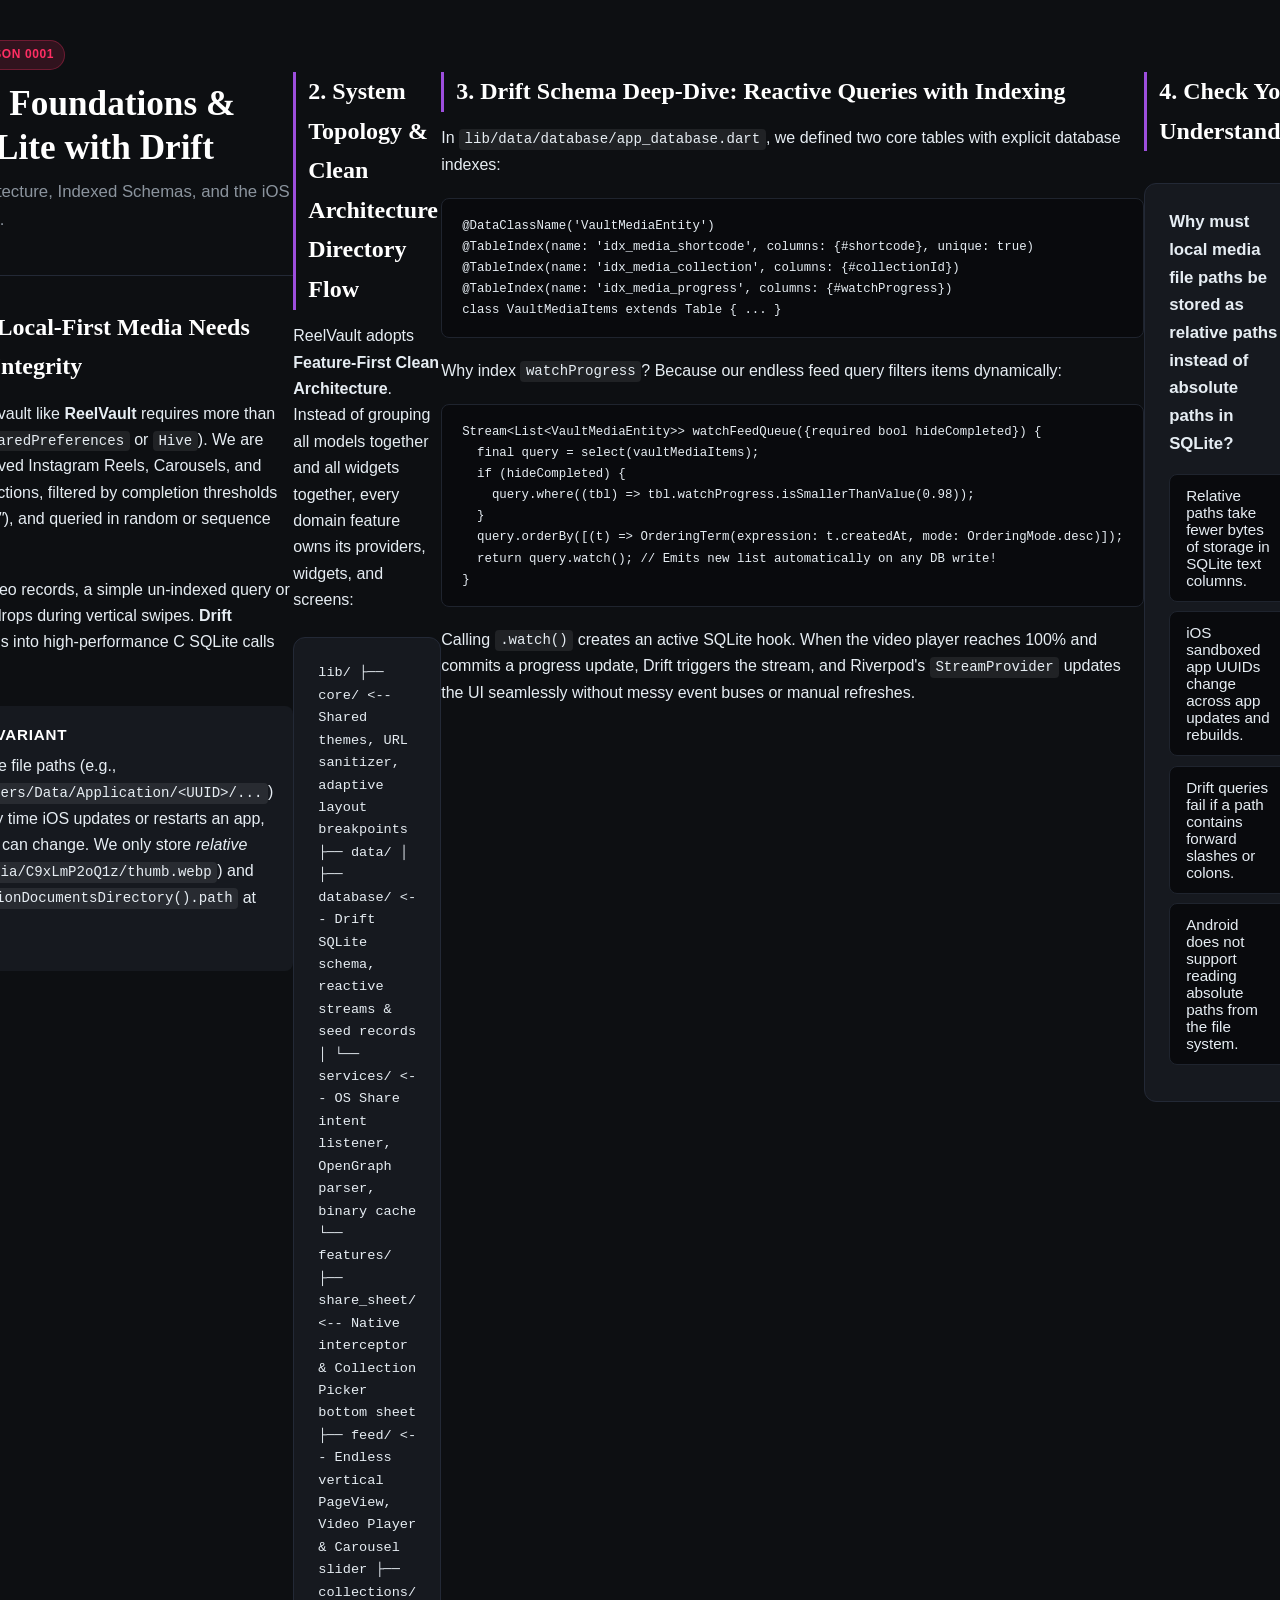
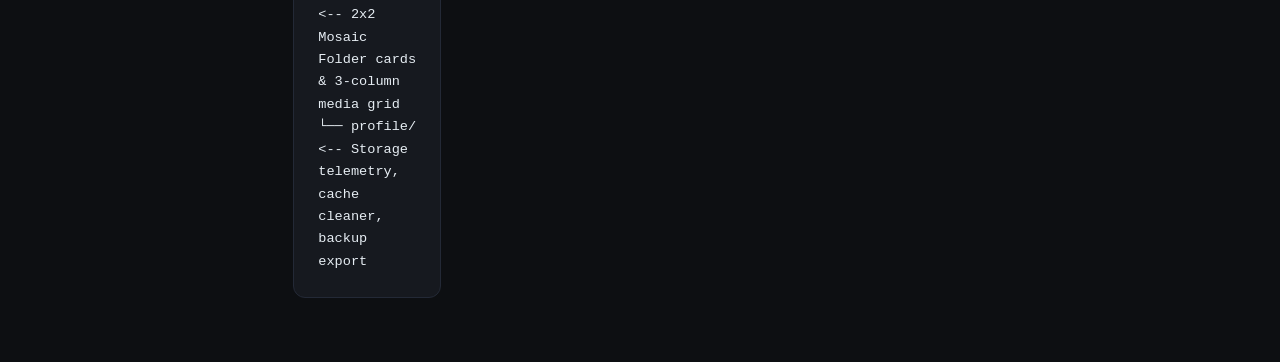
==== lessons/0001-architecture-foundations-drift.html @ 985cb3da "feat: complete ReelVault local-first Flutter app with Drift SQLite, Share Sheet intake, endless feed" ====
<!DOCTYPE html>
<html lang="en">
<head>
  <meta charset="UTF-8">
  <meta name="viewport" content="width=device-width, initial-scale=1.0">
  <title>Lesson 0001: Architecture Foundations &amp; Reactive SQLite with Drift</title>
  <link rel="stylesheet" href="../assets/style.css">
</head>
<body>
  <div class="lesson-container">
    <header>
      <span class="badge">ReelVault Course • Lesson 0001</span>
      <h1>Architecture Foundations &amp; Reactive SQLite with Drift</h1>
      <p class="subtitle">Feature-First Clean Architecture, Indexed Schemas, and the iOS Sandbox RelPath Pattern.</p>
    </header>

    <section>
      <h2>1. The Problem: Local-First Media Needs True Relational Integrity</h2>
      <p>
        Building a personal offline vault like <strong>ReelVault</strong> requires more than key-value storage (like <code>SharedPreferences</code> or <code>Hive</code>). We are managing thousands of saved Instagram Reels, Carousels, and Photos organized by Collections, filtered by completion thresholds (e.g. <em>"Hide 100% Watched"</em>), and queried in random or sequence playback orders.
      </p>
      <p>
        If an app stores 10,000 video records, a simple un-indexed query or linear scan causes frame drops during vertical swipes. <strong>Drift</strong> compiles typed Dart queries into high-performance C SQLite calls backed by binary B-Trees.
      </p>

      <div class="callout tip">
        <h4>Architectural Invariant</h4>
        <p>
          Never store full absolute file paths (e.g., <code>/var/mobile/Containers/Data/Application/&lt;UUID&gt;/...</code>) in SQLite on iOS! Every time iOS updates or restarts an app, that container <code>&lt;UUID&gt;</code> can change. We only store <em>relative paths</em> (e.g., <code>vault_media/C9xLmP2oQ1z/thumb.webp</code>) and prepend <code>getApplicationDocumentsDirectory().path</code> at runtime.
        </div>
      </div>
    </section>

    <section>
      <h2>2. System Topology &amp; Clean Architecture Directory Flow</h2>
      <p>
        ReelVault adopts <strong>Feature-First Clean Architecture</strong>. Instead of grouping all models together and all widgets together, every domain feature owns its providers, widgets, and screens:
      </p>

      <div class="diagram-box">
lib/
├── core/                  &lt;-- Shared themes, URL sanitizer, adaptive layout breakpoints
├── data/
│   ├── database/          &lt;-- Drift SQLite schema, reactive streams &amp; seed records
│   └── services/          &lt;-- OS Share intent listener, OpenGraph parser, binary cache
└── features/
    ├── share_sheet/       &lt;-- Native interceptor &amp; Collection Picker bottom sheet
    ├── feed/              &lt;-- Endless vertical PageView, Video Player &amp; Carousel slider
    ├── collections/       &lt;-- 2x2 Mosaic Folder cards &amp; 3-column media grid
    └── profile/           &lt;-- Storage telemetry, cache cleaner, backup export
      </div>
    </section>

    <section>
      <h2>3. Drift Schema Deep-Dive: Reactive Queries with Indexing</h2>
      <p>
        In <code>lib/data/database/app_database.dart</code>, we defined two core tables with explicit database indexes:
      </p>
      <pre><code>@DataClassName('VaultMediaEntity')
@TableIndex(name: 'idx_media_shortcode', columns: {#shortcode}, unique: true)
@TableIndex(name: 'idx_media_collection', columns: {#collectionId})
@TableIndex(name: 'idx_media_progress', columns: {#watchProgress})
class VaultMediaItems extends Table { ... }</code></pre>

      <p>
        Why index <code>watchProgress</code>? Because our endless feed query filters items dynamically:
      </p>
      <pre><code>Stream&lt;List&lt;VaultMediaEntity&gt;&gt; watchFeedQueue({required bool hideCompleted}) {
  final query = select(vaultMediaItems);
  if (hideCompleted) {
    query.where((tbl) => tbl.watchProgress.isSmallerThanValue(0.98));
  }
  query.orderBy([(t) => OrderingTerm(expression: t.createdAt, mode: OrderingMode.desc)]);
  return query.watch(); // Emits new list automatically on any DB write!
}</code></pre>
      <p>
        Calling <code>.watch()</code> creates an active SQLite hook. When the video player reaches 100% and commits a progress update, Drift triggers the stream, and Riverpod's <code>StreamProvider</code> updates the UI seamlessly without messy event buses or manual refreshes.
      </p>
    </section>

    <section>
      <h2>4. Check Your Understanding</h2>
      <div class="quiz-card" id="quiz-1">
        <p class="quiz-question">Why must local media file paths be stored as relative paths instead of absolute paths in SQLite?</p>
        <button class="quiz-option" type="button">Relative paths take fewer bytes of storage in SQLite text columns.</button>
        <button class="quiz-option" type="button">iOS sandboxed app UUIDs change across app updates and rebuilds.</button>
        <button class="quiz-option" type="button">Drift queries fail if a path contains forward slashes or colons.</button>
        <button class="quiz-option" type="button">Android does not support reading absolute paths from the file system.</button>
        <div class="quiz-feedback"></div>
      </div>
    </section>

    <footer>
      <span>ReelVault Interactive Curriculum</span>
      <span><a href="https://drift.simonbinder.eu/" target="_blank">Primary Source: Drift Documentation &rarr;</a></span>
    </footer>
  </div>

  <script src="../assets/quiz.js"></script>
  <script>
    initQuiz('quiz-1', 1, 'iOS recreates container UUID directories periodically. Storing relative paths ensures your files remain accessible by joining them with getApplicationDocumentsDirectory() at runtime.');
  </script>
</body>
</html>
---- assets/style.css ----
/* Reusable Course Stylesheet for ReelVault Interactive Lessons */
:root {
  --bg-color: #0d0f12;
  --surface-color: #16191f;
  --surface-border: #232936;
  --text-main: #e6edf3;
  --text-muted: #8b949e;
  --accent-pink: #ff2e63;
  --accent-purple: #9d4edd;
  --accent-amber: #f77737;
  --accent-cyan: #00d2d3;
  --code-bg: #090a0d;
  --code-border: #1f242e;
  --font-sans: -apple-system, BlinkMacSystemFont, "Segoe UI", Roboto, Helvetica, Arial, sans-serif;
  --font-serif: "ETBookOT", "Charter", "Georgia", serif;
  --font-mono: "JetBrains Mono", "SF Mono", "Fira Code", monospace;
}

* {
  box-sizing: border-box;
  margin: 0;
  padding: 0;
}

body {
  background-color: var(--bg-color);
  color: var(--text-main);
  font-family: var(--font-sans);
  line-height: 1.65;
  font-size: 16px;
  padding: 2.5rem 1rem;
  display: flex;
  justify-content: center;
}

.lesson-container {
  max-width: 820px;
  width: 100%;
}

header {
  border-bottom: 1px solid var(--surface-border);
  padding-bottom: 1.5rem;
  margin-bottom: 2rem;
}

.badge {
  display: inline-block;
  padding: 0.25rem 0.65rem;
  font-size: 0.75rem;
  font-weight: 700;
  text-transform: uppercase;
  letter-spacing: 0.05em;
  border-radius: 9999px;
  background: rgba(255, 46, 99, 0.15);
  color: var(--accent-pink);
  border: 1px solid rgba(255, 46, 99, 0.3);
  margin-bottom: 0.75rem;
}

h1 {
  font-family: var(--font-serif);
  font-size: 2.2rem;
  font-weight: 700;
  color: #ffffff;
  line-height: 1.25;
  margin-bottom: 0.5rem;
}

.subtitle {
  color: var(--text-muted);
  font-size: 1.05rem;
}

h2 {
  font-family: var(--font-serif);
  font-size: 1.5rem;
  color: #ffffff;
  margin-top: 2rem;
  margin-bottom: 0.85rem;
  border-left: 3px solid var(--accent-purple);
  padding-left: 0.75rem;
}

h3 {
  font-size: 1.15rem;
  color: #ffffff;
  margin-top: 1.5rem;
  margin-bottom: 0.5rem;
}

p {
  margin-bottom: 1.1rem;
}

a {
  color: var(--accent-cyan);
  text-decoration: none;
}
a:hover {
  text-decoration: underline;
}

ul, ol {
  margin-left: 1.5rem;
  margin-bottom: 1.25rem;
}

li {
  margin-bottom: 0.4rem;
}

/* Callouts */
.callout {
  background: var(--surface-color);
  border-left: 4px solid var(--accent-pink);
  padding: 1rem 1.25rem;
  border-radius: 0 8px 8px 0;
  margin: 1.5rem 0;
}
.callout.tip {
  border-left-color: var(--accent-cyan);
}
.callout.important {
  border-left-color: var(--accent-amber);
}

.callout h4 {
  font-size: 0.95rem;
  text-transform: uppercase;
  letter-spacing: 0.05em;
  margin-bottom: 0.35rem;
  color: #ffffff;
}

/* Code Blocks */
pre {
  background: var(--code-bg);
  border: 1px solid var(--code-border);
  border-radius: 8px;
  padding: 1rem 1.25rem;
  overflow-x: auto;
  font-family: var(--font-mono);
  font-size: 0.88rem;
  line-height: 1.5;
  margin: 1.25rem 0;
}

code {
  font-family: var(--font-mono);
  font-size: 0.88em;
  background: rgba(255, 255, 255, 0.08);
  padding: 0.15rem 0.35rem;
  border-radius: 4px;
}
pre code {
  background: transparent;
  padding: 0;
}

/* Diagrams */
.diagram-box {
  background: var(--surface-color);
  border: 1px solid var(--surface-border);
  border-radius: 12px;
  padding: 1.5rem;
  margin: 1.5rem 0;
  font-family: var(--font-mono);
  font-size: 0.85rem;
  overflow-x: auto;
}

/* Quiz Box */
.quiz-card {
  background: var(--surface-color);
  border: 1px solid var(--surface-border);
  border-radius: 12px;
  padding: 1.5rem;
  margin: 2rem 0;
}
.quiz-question {
  font-weight: 600;
  font-size: 1.05rem;
  margin-bottom: 1rem;
}
.quiz-option {
  display: block;
  width: 100%;
  text-align: left;
  background: var(--code-bg);
  border: 1px solid var(--code-border);
  color: var(--text-main);
  padding: 0.75rem 1rem;
  border-radius: 8px;
  margin-bottom: 0.6rem;
  cursor: pointer;
  font-family: var(--font-sans);
  font-size: 0.95rem;
  transition: all 0.2s ease;
}
.quiz-option:hover {
  border-color: var(--accent-purple);
  background: rgba(157, 78, 221, 0.1);
}
.quiz-option.correct {
  border-color: #2ecc71;
  background: rgba(46, 204, 113, 0.15);
  color: #2ecc71;
}
.quiz-option.incorrect {
  border-color: var(--accent-pink);
  background: rgba(255, 46, 99, 0.15);
  color: var(--accent-pink);
}
.quiz-feedback {
  margin-top: 0.75rem;
  font-size: 0.9rem;
  font-weight: 500;
}

footer {
  border-top: 1px solid var(--surface-border);
  padding-top: 1.5rem;
  margin-top: 3rem;
  font-size: 0.85rem;
  color: var(--text-muted);
  display: flex;
  justify-content: space-between;
}
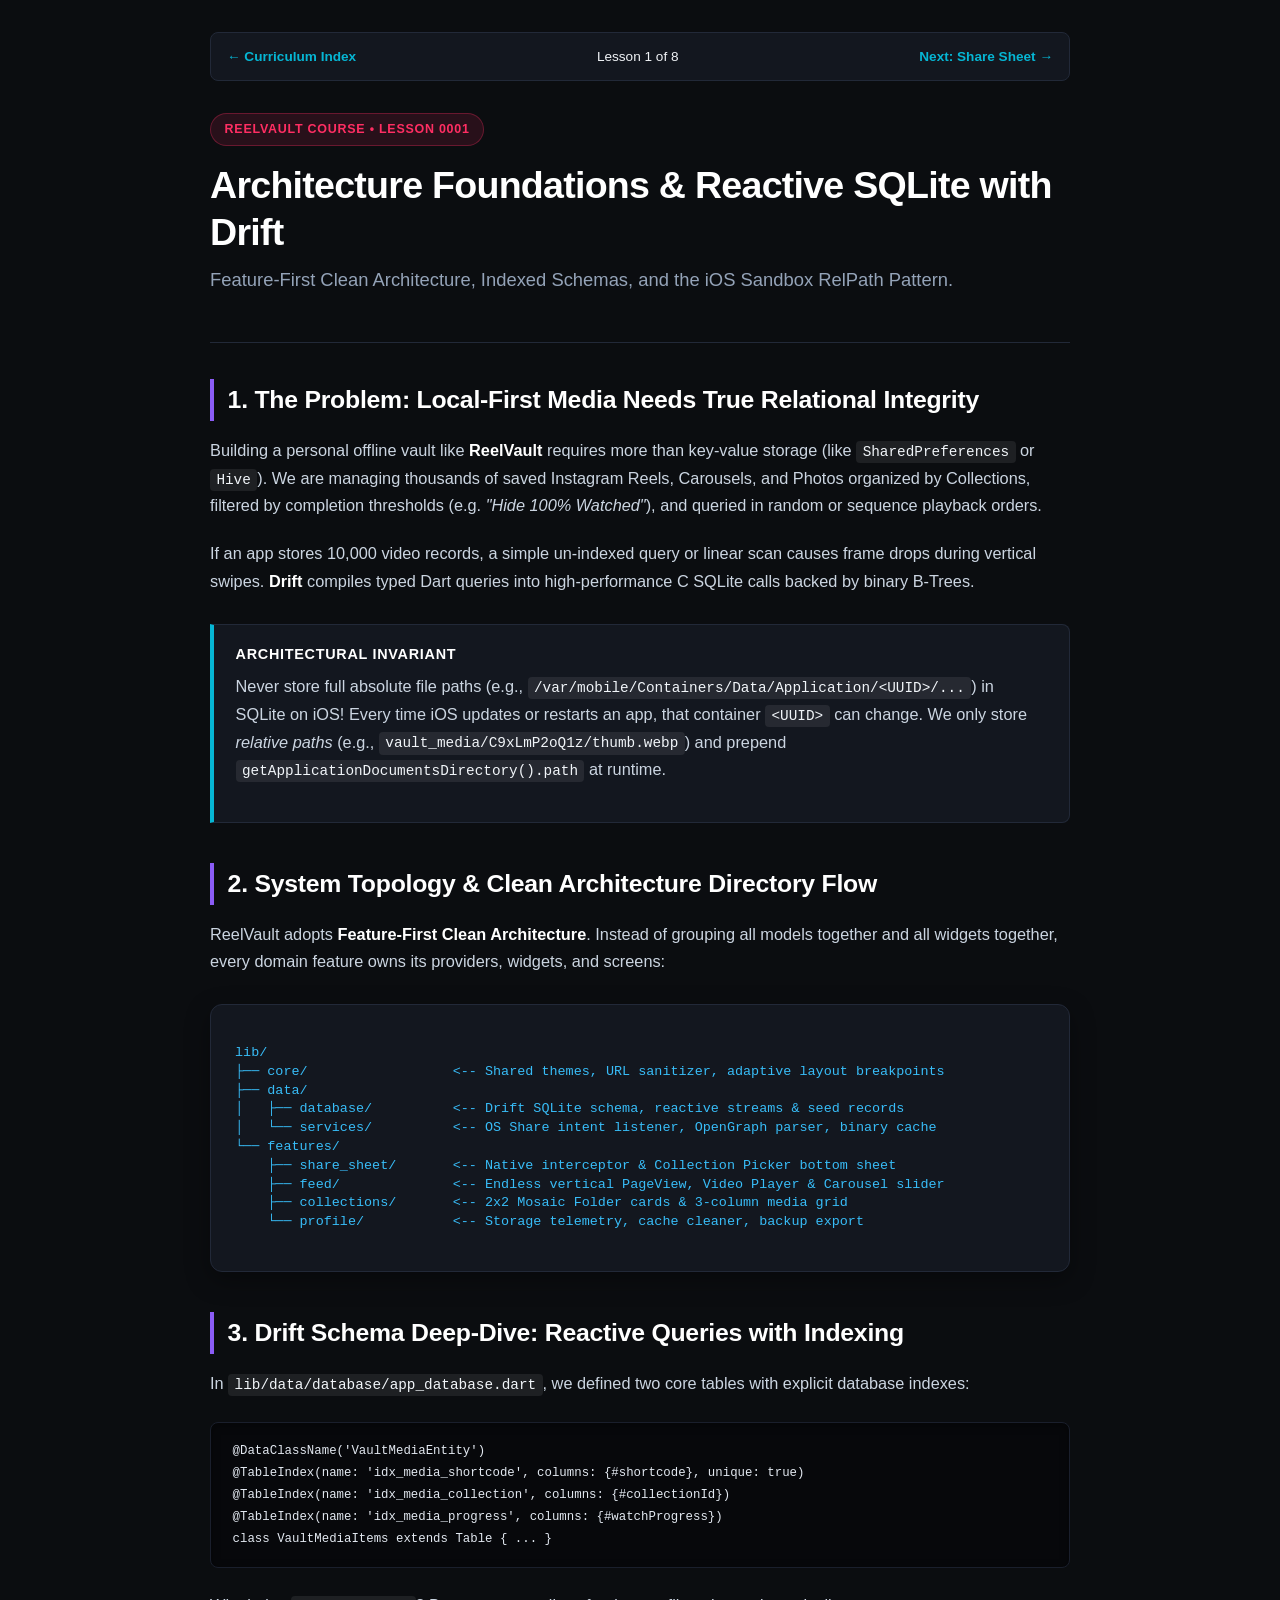
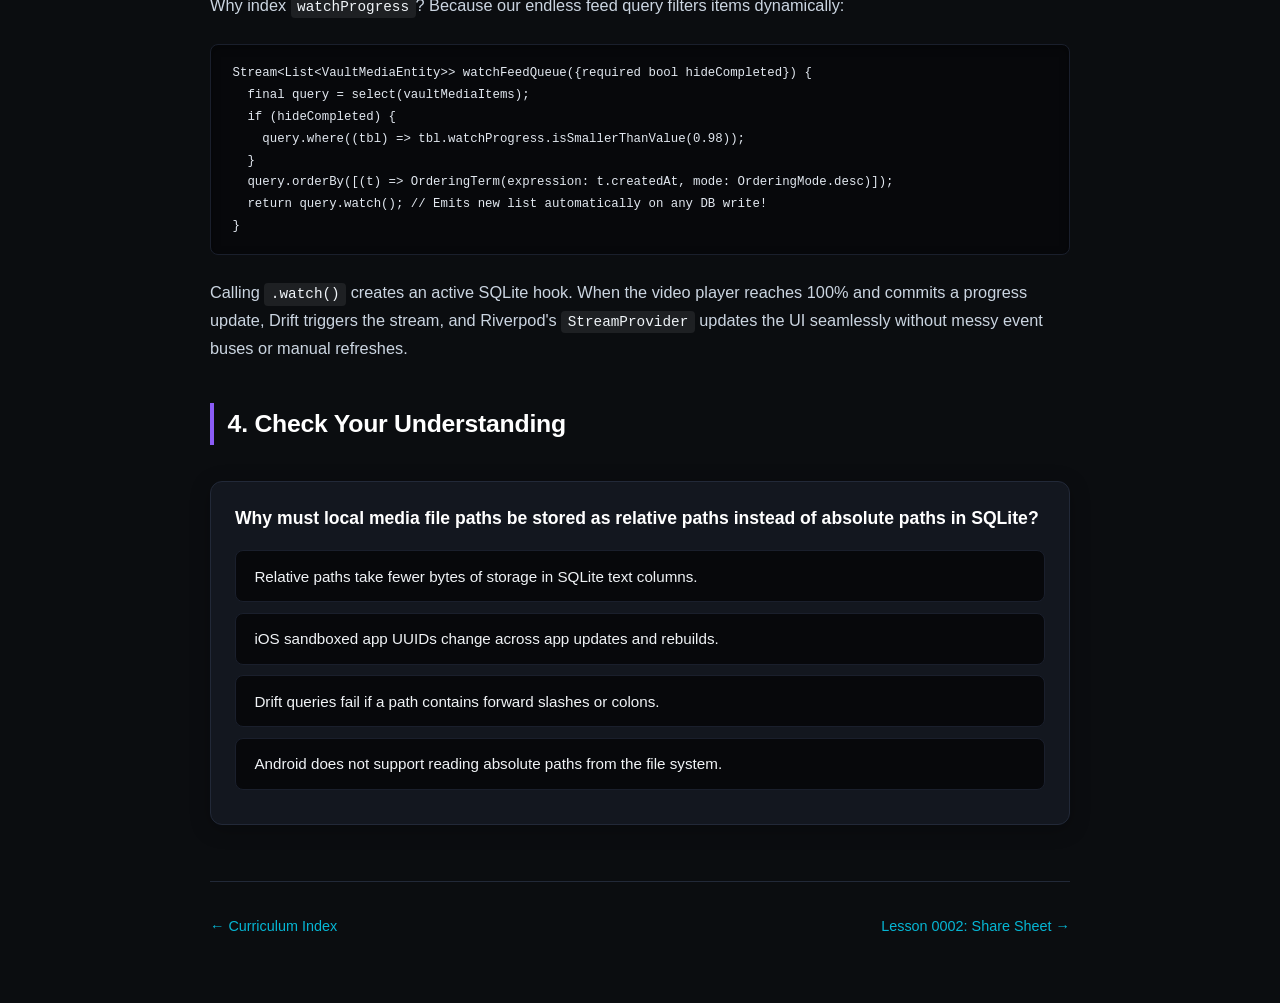
==== commit 1602ca4a: "fix(docs): overhaul learning lessons to be fully responsive with fixed diagram formatting, interacti" ====
--- a/lessons/0001-architecture-foundations-drift.html
+++ b/lessons/0001-architecture-foundations-drift.html
@@ -8,6 +8,12 @@
 </head>
 <body>
   <div class="lesson-container">
+    <nav class="curriculum-nav">
+      <a href="index.html">&larr; Curriculum Index</a>
+      <span>Lesson 1 of 8</span>
+      <a href="0002-share-sheet-media-extraction.html">Next: Share Sheet &rarr;</a>
+    </nav>
+
     <header>
       <span class="badge">ReelVault Course • Lesson 0001</span>
       <h1>Architecture Foundations &amp; Reactive SQLite with Drift</h1>
@@ -27,7 +33,7 @@
         <h4>Architectural Invariant</h4>
         <p>
           Never store full absolute file paths (e.g., <code>/var/mobile/Containers/Data/Application/&lt;UUID&gt;/...</code>) in SQLite on iOS! Every time iOS updates or restarts an app, that container <code>&lt;UUID&gt;</code> can change. We only store <em>relative paths</em> (e.g., <code>vault_media/C9xLmP2oQ1z/thumb.webp</code>) and prepend <code>getApplicationDocumentsDirectory().path</code> at runtime.
-        </div>
+        </p>
       </div>
     </section>
 
@@ -91,8 +97,8 @@
     </section>
 
     <footer>
-      <span>ReelVault Interactive Curriculum</span>
-      <span><a href="https://drift.simonbinder.eu/" target="_blank">Primary Source: Drift Documentation &rarr;</a></span>
+      <span><a href="index.html">&larr; Curriculum Index</a></span>
+      <span><a href="0002-share-sheet-media-extraction.html">Lesson 0002: Share Sheet &rarr;</a></span>
     </footer>
   </div>
 
--- a/assets/style.css
+++ b/assets/style.css
@@ -1,229 +1,482 @@
-/* Reusable Course Stylesheet for ReelVault Interactive Lessons */
+/* ReelVault Interactive Engineering Curriculum - Master Stylesheet */
 :root {
-  --bg-color: #0d0f12;
-  --surface-color: #16191f;
-  --surface-border: #232936;
-  --text-main: #e6edf3;
-  --text-muted: #8b949e;
+  --bg-color: #0b0d10;
+  --surface-color: #13171f;
+  --surface-hover: #1c222e;
+  --surface-border: #222938;
+  --text-main: #f0f3f6;
+  --text-muted: #94a3b8;
+  --text-sub: #cbd5e1;
   --accent-pink: #ff2e63;
-  --accent-purple: #9d4edd;
-  --accent-amber: #f77737;
-  --accent-cyan: #00d2d3;
-  --code-bg: #090a0d;
-  --code-border: #1f242e;
-  --font-sans: -apple-system, BlinkMacSystemFont, "Segoe UI", Roboto, Helvetica, Arial, sans-serif;
-  --font-serif: "ETBookOT", "Charter", "Georgia", serif;
-  --font-mono: "JetBrains Mono", "SF Mono", "Fira Code", monospace;
-}
-
-* {
+  --accent-purple: #8b5cf6;
+  --accent-amber: #f59e0b;
+  --accent-cyan: #06b6d4;
+  --accent-green: #10b981;
+  --code-bg: #07080b;
+  --code-border: #1a1f2c;
+  --font-sans: -apple-system, BlinkMacSystemFont, "Segoe UI", Roboto, "Helvetica Neue", Arial, sans-serif;
+  --font-serif: "Charter", "Georgia", "Cambria", serif;
+  --font-mono: "JetBrains Mono", "SF Mono", "Fira Code", "Menlo", monospace;
+  --radius-sm: 8px;
+  --radius-md: 12px;
+  --radius-lg: 16px;
+  --container-max-w: 860px;
+}
+
+*, *::before, *::after {
   box-sizing: border-box;
   margin: 0;
   padding: 0;
+}
+
+html {
+  font-size: 16px;
+  scroll-behavior: smooth;
+  -webkit-text-size-adjust: 100%;
 }
 
 body {
   background-color: var(--bg-color);
   color: var(--text-main);
   font-family: var(--font-sans);
-  line-height: 1.65;
-  font-size: 16px;
-  padding: 2.5rem 1rem;
+  line-height: 1.7;
+  padding: 2rem 1.25rem 4rem;
   display: flex;
   justify-content: center;
+  min-height: 100vh;
+  -webkit-font-smoothing: antialiased;
+  -moz-osx-font-smoothing: grayscale;
 }
 
 .lesson-container {
-  max-width: 820px;
+  max-width: var(--container-max-w);
   width: 100%;
 }
 
+/* Header & Metadata */
 header {
   border-bottom: 1px solid var(--surface-border);
-  padding-bottom: 1.5rem;
-  margin-bottom: 2rem;
+  padding-bottom: 1.75rem;
+  margin-bottom: 2.25rem;
 }
 
 .badge {
-  display: inline-block;
-  padding: 0.25rem 0.65rem;
-  font-size: 0.75rem;
+  display: inline-flex;
+  align-items: center;
+  gap: 0.4rem;
+  padding: 0.3rem 0.85rem;
+  font-size: 0.78rem;
   font-weight: 700;
   text-transform: uppercase;
-  letter-spacing: 0.05em;
+  letter-spacing: 0.06em;
   border-radius: 9999px;
-  background: rgba(255, 46, 99, 0.15);
+  background: rgba(255, 46, 99, 0.12);
   color: var(--accent-pink);
   border: 1px solid rgba(255, 46, 99, 0.3);
-  margin-bottom: 0.75rem;
+  margin-bottom: 1rem;
 }
 
 h1 {
-  font-family: var(--font-serif);
-  font-size: 2.2rem;
-  font-weight: 700;
+  font-size: clamp(1.65rem, 4vw, 2.35rem);
+  font-weight: 800;
   color: #ffffff;
   line-height: 1.25;
-  margin-bottom: 0.5rem;
+  letter-spacing: -0.02em;
+  margin-bottom: 0.65rem;
 }
 
 .subtitle {
   color: var(--text-muted);
-  font-size: 1.05rem;
+  font-size: clamp(0.95rem, 2vw, 1.15rem);
+  line-height: 1.5;
+  font-weight: 400;
+}
+
+/* Headings & Sectioning */
+section {
+  margin-bottom: 2.5rem;
 }
 
 h2 {
-  font-family: var(--font-serif);
-  font-size: 1.5rem;
-  color: #ffffff;
-  margin-top: 2rem;
-  margin-bottom: 0.85rem;
-  border-left: 3px solid var(--accent-purple);
-  padding-left: 0.75rem;
+  font-size: clamp(1.25rem, 3vw, 1.55rem);
+  font-weight: 700;
+  color: #ffffff;
+  margin-top: 2.25rem;
+  margin-bottom: 1rem;
+  border-left: 4px solid var(--accent-purple);
+  padding-left: 0.85rem;
+  letter-spacing: -0.01em;
 }
 
 h3 {
-  font-size: 1.15rem;
-  color: #ffffff;
+  font-size: clamp(1.05rem, 2.5vw, 1.25rem);
+  font-weight: 600;
+  color: #f8fafc;
   margin-top: 1.5rem;
-  margin-bottom: 0.5rem;
+  margin-bottom: 0.6rem;
 }
 
 p {
-  margin-bottom: 1.1rem;
+  color: var(--text-sub);
+  margin-bottom: 1.25rem;
+  font-size: clamp(0.95rem, 1.8vw, 1.02rem);
+}
+
+strong {
+  color: #ffffff;
+  font-weight: 600;
 }
 
 a {
   color: var(--accent-cyan);
   text-decoration: none;
-}
+  transition: color 0.15s ease;
+}
+
 a:hover {
   text-decoration: underline;
+  color: #38bdf8;
 }
 
 ul, ol {
   margin-left: 1.5rem;
-  margin-bottom: 1.25rem;
+  margin-bottom: 1.5rem;
+  color: var(--text-sub);
 }
 
 li {
-  margin-bottom: 0.4rem;
-}
-
-/* Callouts */
+  margin-bottom: 0.5rem;
+  padding-left: 0.25rem;
+}
+
+/* Callouts & Highlight Boxes */
 .callout {
   background: var(--surface-color);
   border-left: 4px solid var(--accent-pink);
-  padding: 1rem 1.25rem;
-  border-radius: 0 8px 8px 0;
-  margin: 1.5rem 0;
-}
+  padding: 1.1rem 1.35rem;
+  border-radius: 0 var(--radius-sm) var(--radius-sm) 0;
+  margin: 1.75rem 0;
+  border-top: 1px solid var(--surface-border);
+  border-right: 1px solid var(--surface-border);
+  border-bottom: 1px solid var(--surface-border);
+}
+
 .callout.tip {
   border-left-color: var(--accent-cyan);
 }
+
 .callout.important {
   border-left-color: var(--accent-amber);
 }
 
 .callout h4 {
-  font-size: 0.95rem;
+  font-size: 0.9rem;
   text-transform: uppercase;
   letter-spacing: 0.05em;
-  margin-bottom: 0.35rem;
-  color: #ffffff;
-}
-
-/* Code Blocks */
+  margin-bottom: 0.4rem;
+  color: #ffffff;
+  display: flex;
+  align-items: center;
+  gap: 0.4rem;
+}
+
+/* Tables */
+.table-container {
+  width: 100%;
+  overflow-x: auto;
+  -webkit-overflow-scrolling: touch;
+  margin: 1.5rem 0;
+  border-radius: var(--radius-sm);
+  border: 1px solid var(--surface-border);
+}
+
+table {
+  width: 100%;
+  border-collapse: collapse;
+  font-size: 0.9rem;
+  text-align: left;
+}
+
+th, td {
+  padding: 0.85rem 1rem;
+  border-bottom: 1px solid var(--surface-border);
+}
+
+th {
+  background: var(--surface-color);
+  color: #ffffff;
+  font-weight: 600;
+}
+
+tr:last-child td {
+  border-bottom: none;
+}
+
+/* ASCII & Architecture Diagrams */
+.diagram-box {
+  background: var(--surface-color);
+  border: 1px solid var(--surface-border);
+  border-radius: var(--radius-md);
+  padding: 1.25rem 1.5rem;
+  margin: 1.75rem 0;
+  font-family: var(--font-mono);
+  font-size: 0.84rem;
+  line-height: 1.4;
+  white-space: pre;
+  word-wrap: normal;
+  overflow-x: auto;
+  color: #38bdf8;
+  -webkit-overflow-scrolling: touch;
+  box-shadow: 0 8px 24px rgba(0, 0, 0, 0.35);
+}
+
+/* Code Blocks & Inline Monospace */
 pre {
   background: var(--code-bg);
   border: 1px solid var(--code-border);
-  border-radius: 8px;
-  padding: 1rem 1.25rem;
+  border-radius: var(--radius-sm);
+  padding: 1.1rem 1.35rem;
   overflow-x: auto;
   font-family: var(--font-mono);
   font-size: 0.88rem;
-  line-height: 1.5;
-  margin: 1.25rem 0;
+  line-height: 1.55;
+  margin: 1.5rem 0;
+  -webkit-overflow-scrolling: touch;
+  box-shadow: inset 0 2px 8px rgba(0, 0, 0, 0.4);
 }
 
 code {
   font-family: var(--font-mono);
   font-size: 0.88em;
   background: rgba(255, 255, 255, 0.08);
-  padding: 0.15rem 0.35rem;
+  color: #f1f5f9;
+  padding: 0.2rem 0.4rem;
   border-radius: 4px;
 }
+
 pre code {
   background: transparent;
   padding: 0;
-}
-
-/* Diagrams */
-.diagram-box {
+  border-radius: 0;
+  color: #e2e8f0;
+}
+
+/* Custom Scrollbars */
+pre::-webkit-scrollbar,
+.diagram-box::-webkit-scrollbar {
+  height: 6px;
+  background: rgba(0, 0, 0, 0.3);
+}
+
+pre::-webkit-scrollbar-thumb,
+.diagram-box::-webkit-scrollbar-thumb {
+  background: #334155;
+  border-radius: 3px;
+}
+
+pre::-webkit-scrollbar-thumb:hover,
+.diagram-box::-webkit-scrollbar-thumb:hover {
+  background: #475569;
+}
+
+/* Interactive Quizzes (Both .quiz-card and .quiz-box) */
+.quiz-card, .quiz-box {
   background: var(--surface-color);
   border: 1px solid var(--surface-border);
-  border-radius: 12px;
+  border-radius: var(--radius-md);
   padding: 1.5rem;
-  margin: 1.5rem 0;
-  font-family: var(--font-mono);
-  font-size: 0.85rem;
-  overflow-x: auto;
-}
-
-/* Quiz Box */
-.quiz-card {
-  background: var(--surface-color);
-  border: 1px solid var(--surface-border);
-  border-radius: 12px;
-  padding: 1.5rem;
-  margin: 2rem 0;
-}
+  margin: 2.25rem 0;
+  box-shadow: 0 4px 20px rgba(0, 0, 0, 0.25);
+}
+
 .quiz-question {
-  font-weight: 600;
-  font-size: 1.05rem;
-  margin-bottom: 1rem;
-}
-.quiz-option {
+  font-weight: 700;
+  font-size: 1.1rem;
+  color: #ffffff;
+  margin-bottom: 1.25rem;
+  line-height: 1.4;
+}
+
+.quiz-options {
+  display: flex;
+  flex-direction: column;
+  gap: 0.65rem;
+}
+
+.quiz-option, .quiz-btn {
   display: block;
   width: 100%;
   text-align: left;
   background: var(--code-bg);
-  border: 1px solid var(--code-border);
+  border: 1.5px solid var(--code-border);
   color: var(--text-main);
-  padding: 0.75rem 1rem;
-  border-radius: 8px;
-  margin-bottom: 0.6rem;
+  padding: 0.9rem 1.15rem;
+  border-radius: var(--radius-sm);
+  margin-bottom: 0.65rem;
   cursor: pointer;
   font-family: var(--font-sans);
   font-size: 0.95rem;
-  transition: all 0.2s ease;
-}
-.quiz-option:hover {
+  line-height: 1.4;
+  transition: all 0.2s cubic-bezier(0.16, 1, 0.3, 1);
+  min-height: 48px;
+  touch-action: manipulation;
+}
+
+.quiz-option:hover, .quiz-btn:hover {
   border-color: var(--accent-purple);
-  background: rgba(157, 78, 221, 0.1);
-}
-.quiz-option.correct {
-  border-color: #2ecc71;
-  background: rgba(46, 204, 113, 0.15);
-  color: #2ecc71;
-}
-.quiz-option.incorrect {
-  border-color: var(--accent-pink);
-  background: rgba(255, 46, 99, 0.15);
-  color: var(--accent-pink);
-}
+  background: rgba(139, 92, 246, 0.12);
+  transform: translateY(-1px);
+}
+
+.quiz-option:focus-visible, .quiz-btn:focus-visible {
+  outline: 2px solid var(--accent-cyan);
+  outline-offset: 2px;
+}
+
+.quiz-option.correct, .quiz-btn.correct {
+  border-color: var(--accent-green) !important;
+  background: rgba(16, 185, 129, 0.18) !important;
+  color: #34d399 !important;
+  font-weight: 600;
+}
+
+.quiz-option.incorrect, .quiz-btn.incorrect {
+  border-color: var(--accent-pink) !important;
+  background: rgba(255, 46, 99, 0.18) !important;
+  color: #fb7185 !important;
+}
+
 .quiz-feedback {
-  margin-top: 0.75rem;
-  font-size: 0.9rem;
-  font-weight: 500;
-}
-
+  margin-top: 1rem;
+  padding: 0.85rem 1.1rem;
+  border-radius: var(--radius-sm);
+  font-size: 0.92rem;
+  line-height: 1.5;
+  display: none;
+}
+
+.quiz-feedback.success {
+  display: block;
+  background: rgba(16, 185, 129, 0.12);
+  border: 1px solid rgba(16, 185, 129, 0.3);
+  color: #34d399;
+}
+
+.quiz-feedback.error {
+  display: block;
+  background: rgba(255, 46, 99, 0.12);
+  border: 1px solid rgba(255, 46, 99, 0.3);
+  color: #fda4af;
+}
+
+/* Footer & Navigation */
 footer {
   border-top: 1px solid var(--surface-border);
-  padding-top: 1.5rem;
-  margin-top: 3rem;
-  font-size: 0.85rem;
+  padding-top: 2rem;
+  margin-top: 3.5rem;
+  font-size: 0.9rem;
   color: var(--text-muted);
   display: flex;
+  flex-wrap: wrap;
   justify-content: space-between;
-}
+  align-items: center;
+  gap: 1rem;
+}
+
+/* Curriculum Navigator Bar */
+.curriculum-nav {
+  display: flex;
+  align-items: center;
+  justify-content: space-between;
+  background: var(--surface-color);
+  border: 1px solid var(--surface-border);
+  border-radius: var(--radius-sm);
+  padding: 0.75rem 1rem;
+  margin-bottom: 2rem;
+  font-size: 0.85rem;
+}
+
+.curriculum-nav a {
+  display: inline-flex;
+  align-items: center;
+  gap: 0.4rem;
+  font-weight: 600;
+}
+
+/* ============================================================
+   RESPONSIVE DESIGN BREAKPOINTS
+   ============================================================ */
+
+/* Tablets & Small Laptops (<= 768px) */
+@media screen and (max-width: 768px) {
+  body {
+    padding: 1.5rem 1rem 3rem;
+  }
+
+  .quiz-card, .quiz-box {
+    padding: 1.25rem;
+  }
+
+  .diagram-box {
+    padding: 1rem;
+    font-size: 0.78rem;
+  }
+
+  pre {
+    padding: 1rem;
+    font-size: 0.82rem;
+  }
+
+  footer {
+    flex-direction: column;
+    align-items: flex-start;
+  }
+}
+
+/* Mobile Phones (<= 480px) */
+@media screen and (max-width: 480px) {
+  body {
+    padding: 1rem 0.75rem 2.5rem;
+  }
+
+  header {
+    margin-bottom: 1.5rem;
+    padding-bottom: 1.25rem;
+  }
+
+  h1 {
+    font-size: 1.55rem;
+  }
+
+  h2 {
+    font-size: 1.25rem;
+    margin-top: 1.75rem;
+    padding-left: 0.65rem;
+  }
+
+  .diagram-box {
+    padding: 0.85rem;
+    font-size: 0.72rem;
+    line-height: 1.3;
+    border-radius: var(--radius-sm);
+  }
+
+  pre {
+    padding: 0.85rem;
+    font-size: 0.78rem;
+    border-radius: 6px;
+  }
+
+  .quiz-option, .quiz-btn {
+    padding: 0.75rem 0.95rem;
+    font-size: 0.88rem;
+  }
+
+  .quiz-question {
+    font-size: 1rem;
+  }
+
+  .callout {
+    padding: 0.9rem 1rem;
+  }
+}
